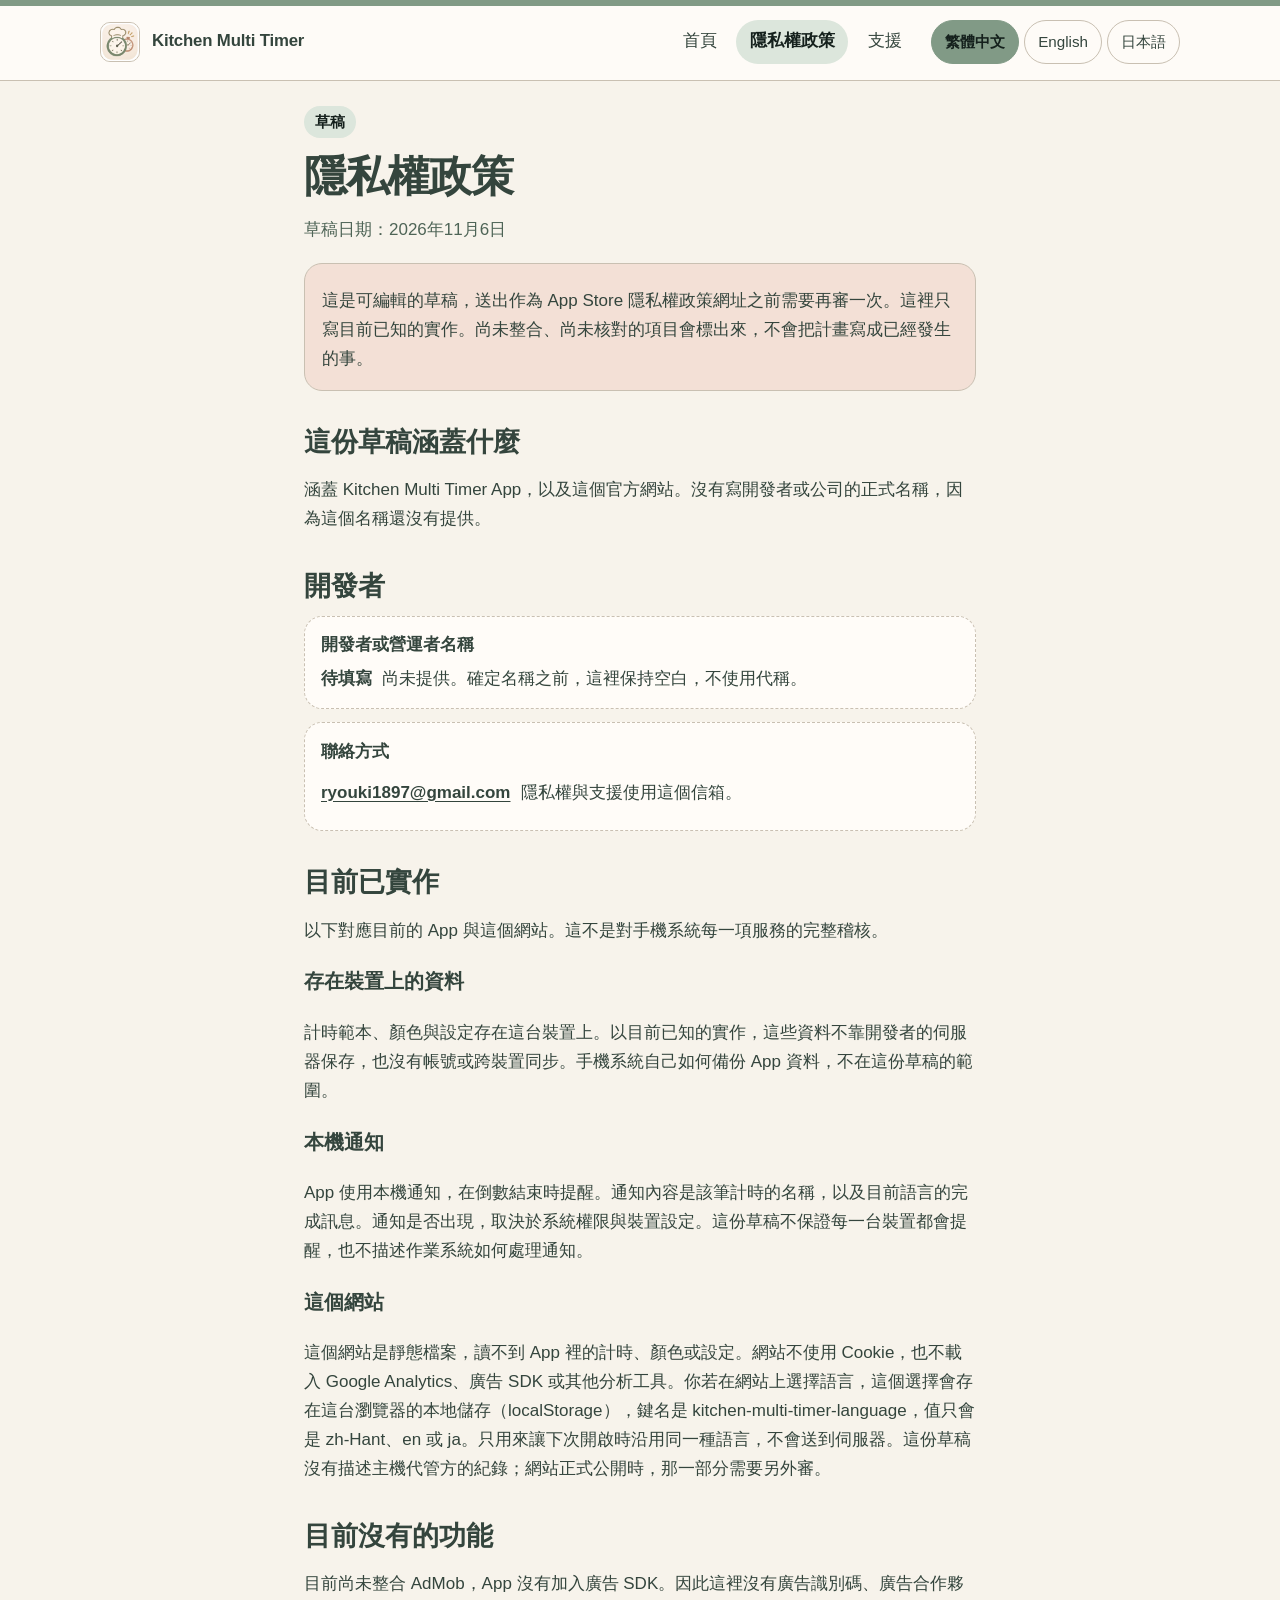
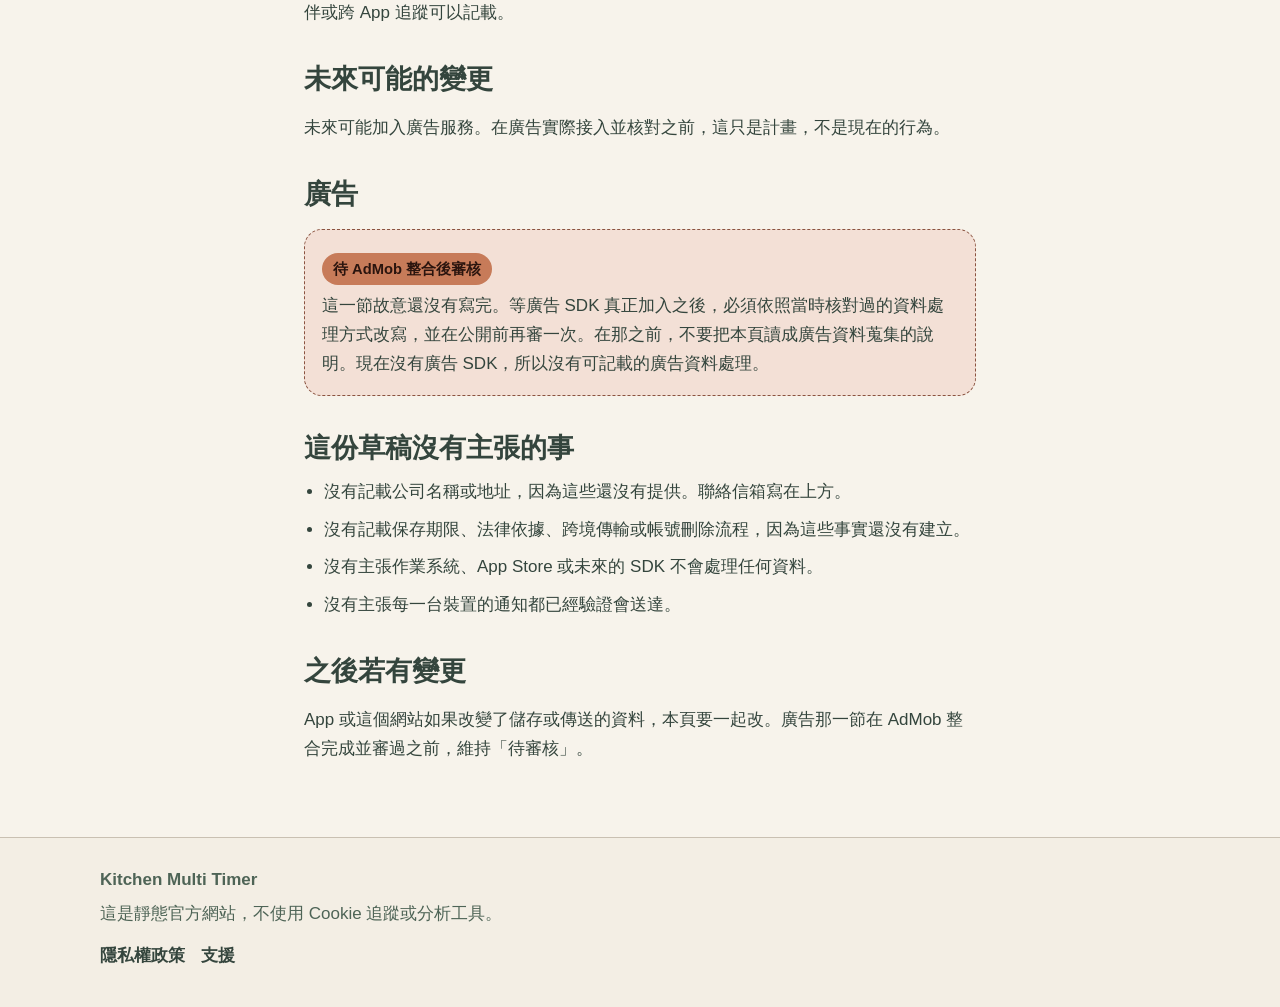
==== privacy.html @ 9ba3ee4b "1.第一次上傳" ====
<!DOCTYPE html>
<html lang="zh-Hant">
<head>
  <meta charset="utf-8">
  <meta name="viewport" content="width=device-width, initial-scale=1">
  <meta name="description" content="Kitchen Multi Timer 隱私權政策草稿。只記載目前已知的本機資料與本機通知。">
  <meta name="theme-color" content="#F7F3EB">
  <meta property="og:site_name" content="Kitchen Multi Timer">
  <meta property="og:type" content="website">
  <meta property="og:locale" content="zh_Hant">
  <meta property="og:title" content="隱私權政策 — Kitchen Multi Timer">
  <meta property="og:description" content="Kitchen Multi Timer 隱私權政策草稿。只記載目前已知的本機資料與本機通知。">
  <meta property="og:url" content="https://ryouki1897.github.io/privacy.html">
  <meta property="og:image" content="https://ryouki1897.github.io/assets/logo-512.png">
  <meta property="og:image:alt" content="Kitchen Multi Timer 標誌">
  <meta property="og:image:width" content="512">
  <meta property="og:image:height" content="512">
  <link rel="canonical" href="https://ryouki1897.github.io/privacy.html">
  <title>隱私權政策 — Kitchen Multi Timer</title>
  <link rel="icon" href="assets/favicon-32.png" type="image/png" sizes="32x32">
  <link rel="icon" href="favicon.ico" sizes="32x32">
  <link rel="stylesheet" href="assets/css/styles.css">
  <script>
    try {
      var kmtLang = localStorage.getItem("kitchen-multi-timer-language");
      if (kmtLang === "en" || kmtLang === "ja") {
        document.documentElement.classList.add("i18n-wait");
      }
    } catch (e) {}
  </script>
</head>
<body data-page="privacy">
  <a class="skip" href="#content" data-i18n="skip">跳到主要內容</a>
  <header class="site-header">
    <div class="shell header-inner">
      <a class="brand" href="index.html">
        <picture>
          <source srcset="assets/logo-512.webp" type="image/webp">
          <img src="assets/logo-512.png" width="40" height="40" alt="">
        </picture>
        <span class="brand-name">Kitchen Multi Timer</span>
      </a>
      <div class="lang-switch" role="group" data-i18n-aria="nav.langLabel" aria-label="語言">
        <button type="button" data-lang="zh-Hant" lang="zh-Hant" aria-pressed="true">繁體中文</button>
        <button type="button" data-lang="en" lang="en" aria-pressed="false">English</button>
        <button type="button" data-lang="ja" lang="ja" aria-pressed="false">日本語</button>
      </div>
      <nav class="site-nav" data-i18n-aria="nav.menuLabel" aria-label="主要">
        <a href="index.html" data-i18n="nav.home">首頁</a>
        <a href="privacy.html" aria-current="page" data-i18n="nav.privacy">隱私權政策</a>
        <a href="support.html" data-i18n="nav.support">支援</a>
      </nav>
    </div>
  </header>
  <main id="content">
    <article class="shell prose">
      <header class="page-head">
        <p class="kicker" data-i18n="privacy.kicker">草稿</p>
        <h1 data-i18n="privacy.heading">隱私權政策</h1>
        <p class="lead" data-i18n="privacy.updated">草稿日期：2026年11月6日</p>
      </header>
      <div class="callout">
        <p data-i18n="privacy.draftBanner">這是可編輯的草稿，送出作為 App Store 隱私權政策網址之前需要再審一次。這裡只寫目前已知的實作。尚未整合、尚未核對的項目會標出來，不會把計畫寫成已經發生的事。</p>
      </div>

      <h2 data-i18n="privacy.scopeTitle">這份草稿涵蓋什麼</h2>
      <p data-i18n="privacy.scopeBody">涵蓋 Kitchen Multi Timer App，以及這個官方網站。沒有寫開發者或公司的正式名稱，因為這個名稱還沒有提供。</p>

      <h2 data-i18n="privacy.operatorTitle">開發者</h2>
      <dl class="blanks">
        <div class="blank">
          <dt data-i18n="privacy.operatorLabel">開發者或營運者名稱</dt>
          <dd>
            <strong data-i18n="common.toBeFilled">待填寫</strong>
            <span data-i18n="privacy.operatorHint">尚未提供。確定名稱之前，這裡保持空白，不使用代稱。</span>
          </dd>
        </div>
        <div class="blank">
          <dt data-i18n="privacy.contactLabel">聯絡方式</dt>
          <dd>
            <a href="mailto:ryouki1897@gmail.com">ryouki1897@gmail.com</a>
            <span data-i18n="privacy.contactHint">隱私權與支援使用這個信箱。</span>
          </dd>
        </div>
      </dl>

      <h2 data-i18n="privacy.nowTitle">目前已實作</h2>
      <p data-i18n="privacy.nowLead">以下對應目前的 App 與這個網站。這不是對手機系統每一項服務的完整稽核。</p>
      <h3 data-i18n="privacy.localTitle">存在裝置上的資料</h3>
      <p data-i18n="privacy.localBody">計時範本、顏色與設定存在這台裝置上。以目前已知的實作，這些資料不靠開發者的伺服器保存，也沒有帳號或跨裝置同步。手機系統自己如何備份 App 資料，不在這份草稿的範圍。</p>
      <h3 data-i18n="privacy.noticeTitle">本機通知</h3>
      <p data-i18n="privacy.noticeBody">App 使用本機通知，在倒數結束時提醒。通知內容是該筆計時的名稱，以及目前語言的完成訊息。通知是否出現，取決於系統權限與裝置設定。這份草稿不保證每一台裝置都會提醒，也不描述作業系統如何處理通知。</p>
      <h3 data-i18n="privacy.siteTitle">這個網站</h3>
      <p data-i18n="privacy.siteBody">這個網站是靜態檔案，讀不到 App 裡的計時、顏色或設定。網站不使用 Cookie，也不載入 Google Analytics、廣告 SDK 或其他分析工具。你若在網站上選擇語言，這個選擇會存在這台瀏覽器的本地儲存（localStorage），鍵名是 kitchen-multi-timer-language，值只會是 zh-Hant、en 或 ja。只用來讓下次開啟時沿用同一種語言，不會送到伺服器。這份草稿沒有描述主機代管方的紀錄；網站正式公開時，那一部分需要另外審。</p>

      <h2 data-i18n="privacy.absentTitle">目前沒有的功能</h2>
      <p data-i18n="privacy.absentBody">目前尚未整合 AdMob，App 沒有加入廣告 SDK。因此這裡沒有廣告識別碼、廣告合作夥伴或跨 App 追蹤可以記載。</p>

      <h2 data-i18n="privacy.futureTitle">未來可能的變更</h2>
      <p data-i18n="privacy.futureBody">未來可能加入廣告服務。在廣告實際接入並核對之前，這只是計畫，不是現在的行為。</p>

      <h2>
        <span data-i18n="privacy.adsTitle">廣告</span>
      </h2>
      <div class="callout callout-pending">
        <p class="ads-badge" data-i18n="privacy.adsBadge">待 AdMob 整合後審核</p>
        <p data-i18n="privacy.adsBody">這一節故意還沒有寫完。等廣告 SDK 真正加入之後，必須依照當時核對過的資料處理方式改寫，並在公開前再審一次。在那之前，不要把本頁讀成廣告資料蒐集的說明。現在沒有廣告 SDK，所以沒有可記載的廣告資料處理。</p>
      </div>

      <h2 data-i18n="privacy.limitsTitle">這份草稿沒有主張的事</h2>
      <ul>
        <li data-i18n="privacy.limits1">沒有記載公司名稱或地址，因為這些還沒有提供。聯絡信箱寫在上方。</li>
        <li data-i18n="privacy.limits2">沒有記載保存期限、法律依據、跨境傳輸或帳號刪除流程，因為這些事實還沒有建立。</li>
        <li data-i18n="privacy.limits3">沒有主張作業系統、App Store 或未來的 SDK 不會處理任何資料。</li>
        <li data-i18n="privacy.limits4">沒有主張每一台裝置的通知都已經驗證會送達。</li>
      </ul>

      <h2 data-i18n="privacy.changesTitle">之後若有變更</h2>
      <p data-i18n="privacy.changesBody">App 或這個網站如果改變了儲存或傳送的資料，本頁要一起改。廣告那一節在 AdMob 整合完成並審過之前，維持「待審核」。</p>
    </article>
  </main>
  <footer class="site-footer">
    <div class="shell footer-inner">
      <p class="footer-brand">Kitchen Multi Timer</p>
      <p data-i18n="footer.note">這是靜態官方網站，不使用 Cookie 追蹤或分析工具。</p>
      <p class="footer-links">
        <a href="privacy.html" data-i18n="nav.privacy">隱私權政策</a>
        <a href="support.html" data-i18n="nav.support">支援</a>
      </p>
    </div>
  </footer>
  <script src="assets/js/i18n.js"></script>
  <script src="assets/js/site.js"></script>
</body>
</html>
---- assets/css/styles.css ----
/* Kitchen Multi Timer official site.
   Light palette only: sage, terracotta, cream, ink. */

:root {
  --sage: #819a86;
  --sage-ink: #14201c;
  --sage-soft: #dce6dc;
  --outline: #617a68;
  --terracotta: #c77b59;
  --terracotta-ink: #2a140e;
  --accent-soft: #f3e0d6;
  --cream: #f7f3eb;
  --ink: #34453d;
  --muted: #4e6456;
  --line: #c9c0b2;
  --card: #fffcf8;
  --card-2: #f3eee4;
  color-scheme: light;
  font-family: "PingFang TC", "Hiragino Sans", "Noto Sans TC", "Noto Sans CJK TC",
    "Hiragino Kaku Gothic ProN", "Yu Gothic UI", "Segoe UI", sans-serif;
}

*,
*::before,
*::after {
  box-sizing: border-box;
}

html {
  scroll-behavior: smooth;
}

body {
  margin: 0;
  background: var(--cream);
  color: var(--ink);
  font-size: 1.0625rem;
  line-height: 1.7;
}

html.i18n-wait body {
  visibility: hidden;
}

img {
  max-width: 100%;
  height: auto;
}

a {
  color: inherit;
}

a:hover {
  color: var(--sage-ink);
}

:focus-visible {
  outline: 3px solid var(--outline);
  outline-offset: 3px;
}

.skip {
  position: absolute;
  left: 1rem;
  top: 0.5rem;
  transform: translateY(-150%);
  background: var(--card);
  color: var(--ink);
  padding: 0.5rem 0.8rem;
  border-radius: 999px;
  z-index: 2;
}

.skip:focus {
  transform: none;
}

.shell {
  width: min(1080px, calc(100% - 2rem));
  margin-inline: auto;
}

.site-header {
  background: rgba(255, 252, 248, 0.94);
  border-top: 6px solid var(--sage);
  border-bottom: 1px solid var(--line);
}

.header-inner {
  display: flex;
  flex-wrap: wrap;
  align-items: center;
  gap: 0.75rem 1rem;
  padding: 0.85rem 0 1rem;
}

.brand {
  display: flex;
  align-items: center;
  gap: 0.75rem;
  margin-right: auto;
  min-height: 44px;
  text-decoration: none;
  color: var(--ink);
  font-weight: 700;
}

.brand picture,
.hero picture {
  display: block;
  flex: 0 0 auto;
}

.brand picture {
  width: 40px;
  height: 40px;
}

.hero picture {
  width: 96px;
  height: 96px;
}

.brand img,
.hero img {
  display: block;
  width: 100%;
  height: 100%;
  object-fit: contain;
  background: var(--cream);
  border: 1px solid var(--line);
}

.brand img {
  border-radius: 10px;
}

.brand-name {
  font-size: 1.05rem;
  letter-spacing: -0.01em;
}

.lang-switch {
  display: flex;
  flex-wrap: wrap;
  gap: 0.35rem;
}

.lang-switch button,
.site-nav a,
.footer-links a,
.doc-list a {
  text-decoration: none;
}

.lang-switch button {
  min-height: 44px;
  padding: 0 0.8rem;
  border: 1px solid var(--line);
  border-radius: 999px;
  background: transparent;
  color: var(--ink);
  font: inherit;
  font-size: 0.95rem;
  cursor: pointer;
}

.lang-switch button[aria-pressed="true"] {
  background: var(--sage);
  border-color: var(--sage);
  color: var(--sage-ink);
  font-weight: 700;
}

.site-nav {
  display: flex;
  flex-wrap: wrap;
  gap: 0.35rem;
  flex: 1 0 100%;
}

.site-nav a {
  display: inline-flex;
  align-items: center;
  min-height: 44px;
  padding: 0 0.85rem;
  border-radius: 999px;
  color: var(--ink);
}

.site-nav a[aria-current="page"] {
  background: var(--sage-soft);
  color: var(--sage-ink);
  font-weight: 700;
}

main {
  padding-bottom: 3.5rem;
}

.hero {
  margin-top: 1.5rem;
  padding: 1.5rem 1.25rem 1.6rem;
  background: var(--card);
  border: 1px solid var(--line);
  border-radius: 24px;
  box-shadow: 0 12px 32px rgba(20, 32, 28, 0.05);
}

.hero img {
  border-radius: 22px;
}

h1,
h2,
h3,
p {
  overflow-wrap: anywhere;
}

h1 {
  margin: 0.85rem 0 0;
  font-size: clamp(2rem, 6vw, 3.1rem);
  line-height: 1.12;
  letter-spacing: -0.03em;
}

.tagline {
  margin: 0.8rem 0 0;
  max-width: 16em;
  font-family: "Iowan Old Style", Palatino, "Palatino Linotype", "Songti TC", "Yu Mincho", serif;
  font-size: clamp(1.55rem, 4vw, 2.15rem);
  font-weight: 600;
  line-height: 1.35;
}

.lead,
.prose .lead {
  margin: 1rem 0 0;
  max-width: 40rem;
  color: var(--muted);
}

.block {
  margin-top: 2.75rem;
}

h2 {
  margin: 0 0 0.8rem;
  font-size: clamp(1.35rem, 3vw, 1.7rem);
  line-height: 1.3;
}

.cards,
.shots,
.doc-list {
  display: grid;
  gap: 0.9rem;
  margin: 1rem 0 0;
  padding: 0;
  list-style: none;
}

.card,
.doc-list a,
.store-card,
.callout,
.blank,
.panel {
  background: var(--card);
  border: 1px solid var(--line);
  border-radius: 18px;
}

.card,
.store-card,
.panel {
  padding: 1.1rem 1.15rem 1.15rem;
}

.card h3,
.shot strong,
.store-kicker {
  margin: 0;
  font-size: 1.12rem;
  line-height: 1.4;
}

.card p,
.shot p,
.store-card p,
.blank p,
.callout p {
  margin: 0.45rem 0 0;
}

.card p,
.shot p {
  color: var(--muted);
}

.shot {
  display: flex;
  flex-direction: column;
  align-items: center;
  gap: 0.65rem;
  margin: 0;
}

.shot-frame {
  width: min(100%, 220px);
  aspect-ratio: 9 / 19.5;
  display: grid;
  border: 2px dashed var(--line);
  border-radius: 28px;
  overflow: hidden;
  background:
    linear-gradient(180deg, rgba(129, 154, 134, 0.18), transparent 42%),
    var(--card);
}

.shot-frame > img,
.shot-frame > picture {
  width: 100%;
  height: 100%;
  min-height: 0;
}

.shot-frame img {
  display: block;
  width: 100%;
  height: 100%;
  object-fit: contain;
  object-position: center;
  background: var(--cream);
}

.shot-placeholder {
  display: flex;
  flex-direction: column;
  align-items: center;
  justify-content: center;
  align-self: center;
  justify-self: center;
  text-align: center;
  padding: 1rem;
  gap: 0.7rem;
}

.shot-frame:has(img) .shot-placeholder {
  display: none;
}

.shot figcaption {
  margin: 0;
  text-align: center;
  color: var(--muted);
}

.shot .label,
.kicker,
.ads-badge {
  display: inline-flex;
  align-items: center;
  min-height: 32px;
  margin: 0;
  padding: 0.1rem 0.7rem;
  border-radius: 999px;
  font-size: 0.92rem;
  font-weight: 700;
  line-height: 1.4;
}

.shot .label,
.kicker {
  background: var(--sage-soft);
  color: var(--sage-ink);
}

.shot strong {
  display: block;
  margin-top: 0.75rem;
}

.pill {
  display: inline-block;
  margin: 0.75rem 0 0;
  padding: 0.35rem 0.8rem;
  border-radius: 999px;
  background: var(--sage);
  color: var(--sage-ink);
  font-weight: 700;
}

.store-kicker {
  color: var(--muted);
  font-size: 0.95rem;
  font-weight: 700;
  letter-spacing: 0.04em;
  text-transform: uppercase;
}

.doc-list a {
  display: flex;
  flex-direction: column;
  gap: 0.25rem;
  min-height: 44px;
  padding: 1rem 1.1rem;
  color: var(--ink);
}

.doc-list a span:first-child {
  font-weight: 700;
}

.doc-list a span:last-child {
  color: var(--muted);
}

.doc-list a:hover {
  background: var(--sage-soft);
}

.page-head {
  margin-top: 1.6rem;
}

.page-head h1 {
  font-size: clamp(1.9rem, 5vw, 2.7rem);
}

.prose {
  width: min(42rem, calc(100% - 2rem));
}

.prose h2 {
  margin-top: 2.1rem;
}

.prose h2 .ads-badge {
  margin-top: 0.55rem;
}

.prose ul,
.prose ol {
  margin: 0.4rem 0 0;
  padding-left: 1.25rem;
}

.prose li + li {
  margin-top: 0.55rem;
}

.callout {
  margin-top: 1.1rem;
  padding: 1rem 1.05rem;
  background: var(--accent-soft);
}

.callout-pending {
  border-style: dashed;
  border-color: #8a5340;
}

.ads-badge {
  background: var(--terracotta);
  color: var(--terracotta-ink);
}

.blanks {
  display: grid;
  gap: 0.8rem;
  margin: 0.8rem 0 0;
}

.blank {
  padding: 0.9rem 1rem;
  border-style: dashed;
}

.blank dt {
  font-weight: 700;
}

.blank dd {
  margin: 0.3rem 0 0;
}

.blank strong {
  display: inline-block;
  margin-right: 0.35rem;
}

.blank a[href^="mailto:"] {
  display: inline-flex;
  align-items: center;
  min-height: 44px;
  margin-right: 0.35rem;
  font-weight: 700;
  text-decoration: underline;
  text-underline-offset: 0.18em;
}

.site-footer {
  border-top: 1px solid var(--line);
  background: var(--card-2);
  padding: 1.4rem 0 1.8rem;
}

.footer-brand {
  margin: 0;
  font-weight: 700;
}

.site-footer p {
  margin: 0.35rem 0 0;
  color: var(--muted);
}

.footer-links {
  display: flex;
  flex-wrap: wrap;
  gap: 0.35rem 1rem;
}

.footer-links a {
  display: inline-flex;
  align-items: center;
  min-height: 44px;
  color: var(--ink);
  font-weight: 700;
}

@media (min-width: 700px) {
  .shell {
    width: min(1080px, calc(100% - 3rem));
  }

  .prose {
    width: min(42rem, calc(100% - 3rem));
  }

  .hero {
    padding: 2rem 2rem 2.1rem;
  }

  .cards,
  .shots,
  .doc-list {
    grid-template-columns: 1fr 1fr;
  }
}

@media (min-width: 960px) {
  .site-nav {
    flex: 0 1 auto;
    order: 2;
    justify-content: flex-end;
  }

  .lang-switch {
    order: 3;
  }

  .shots {
    grid-template-columns: 1fr 1fr 1fr;
  }
}

@media (prefers-reduced-motion: reduce) {
  html {
    scroll-behavior: auto;
  }
}

@media print {
  .skip,
  .lang-switch,
  .site-nav,
  .footer-links {
    display: none;
  }

  body,
  .site-header,
  .card,
  .callout,
  .blank {
    background: white;
  }
}
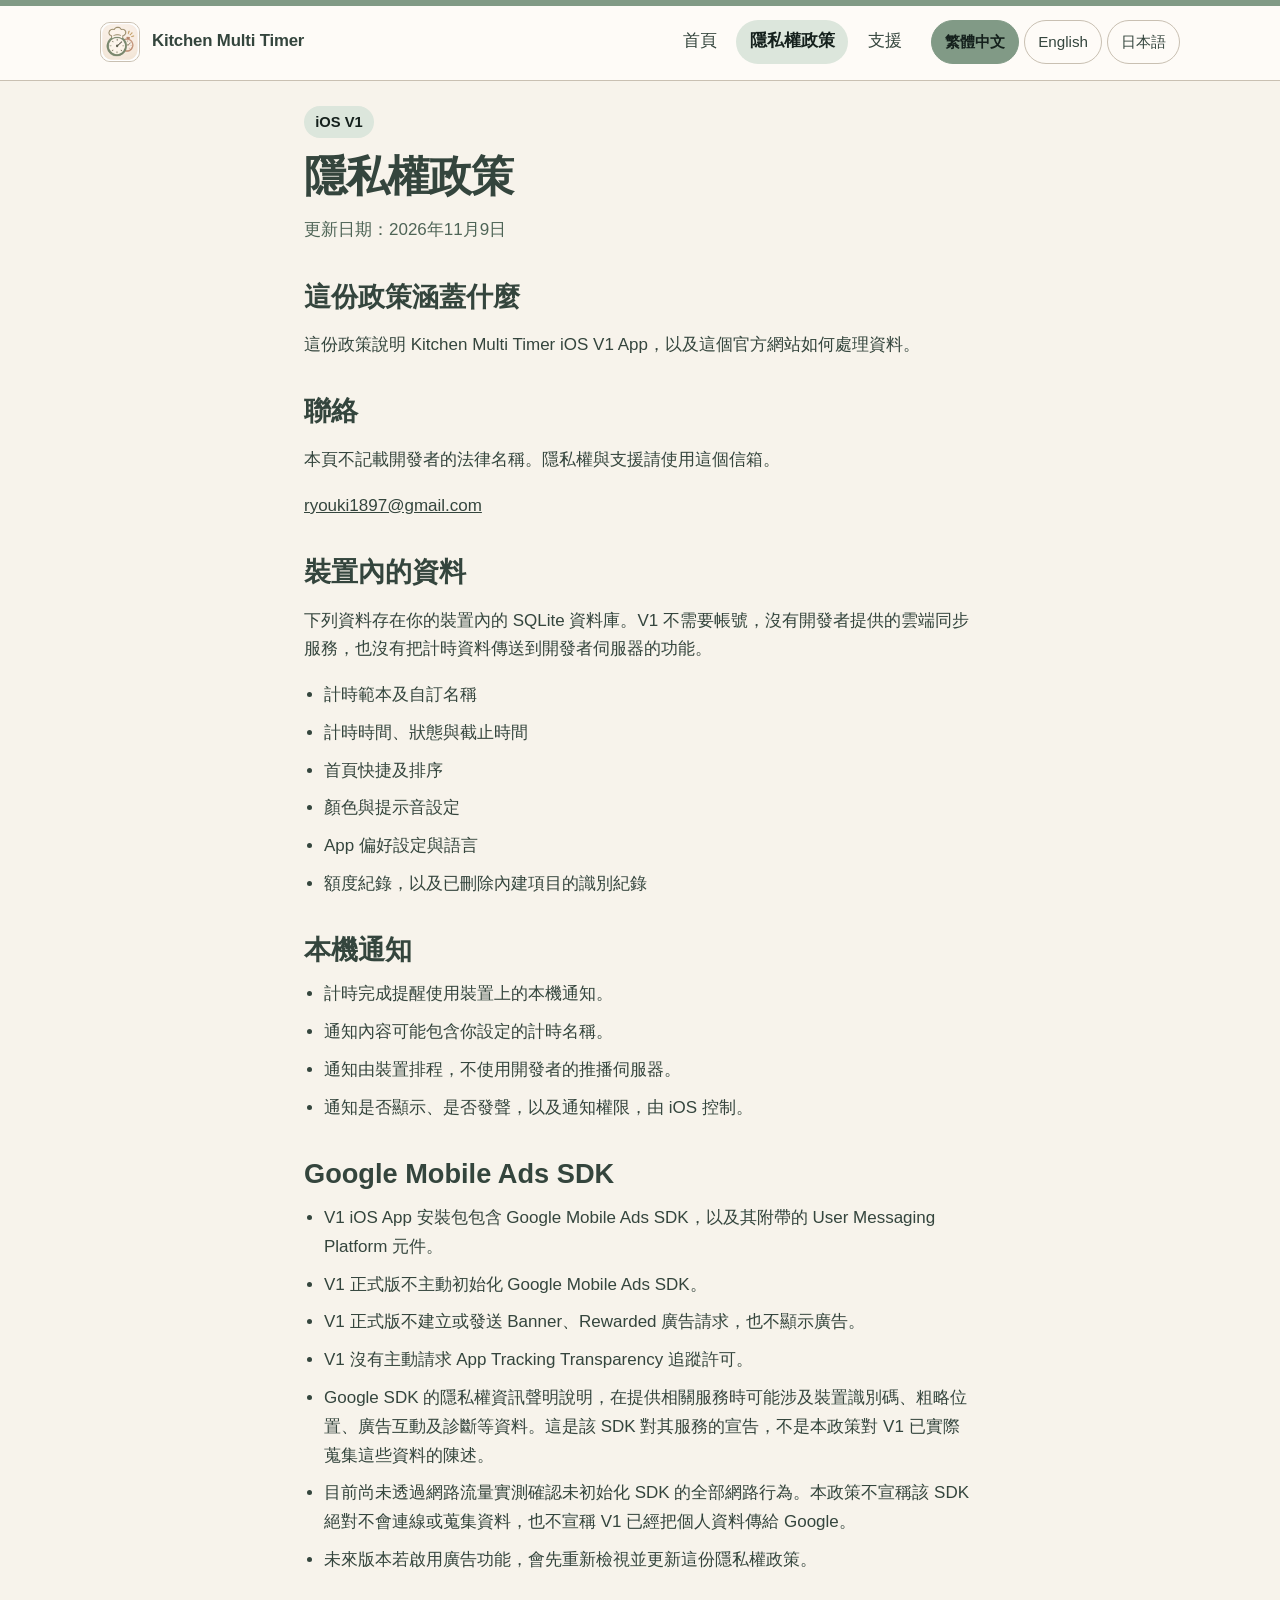
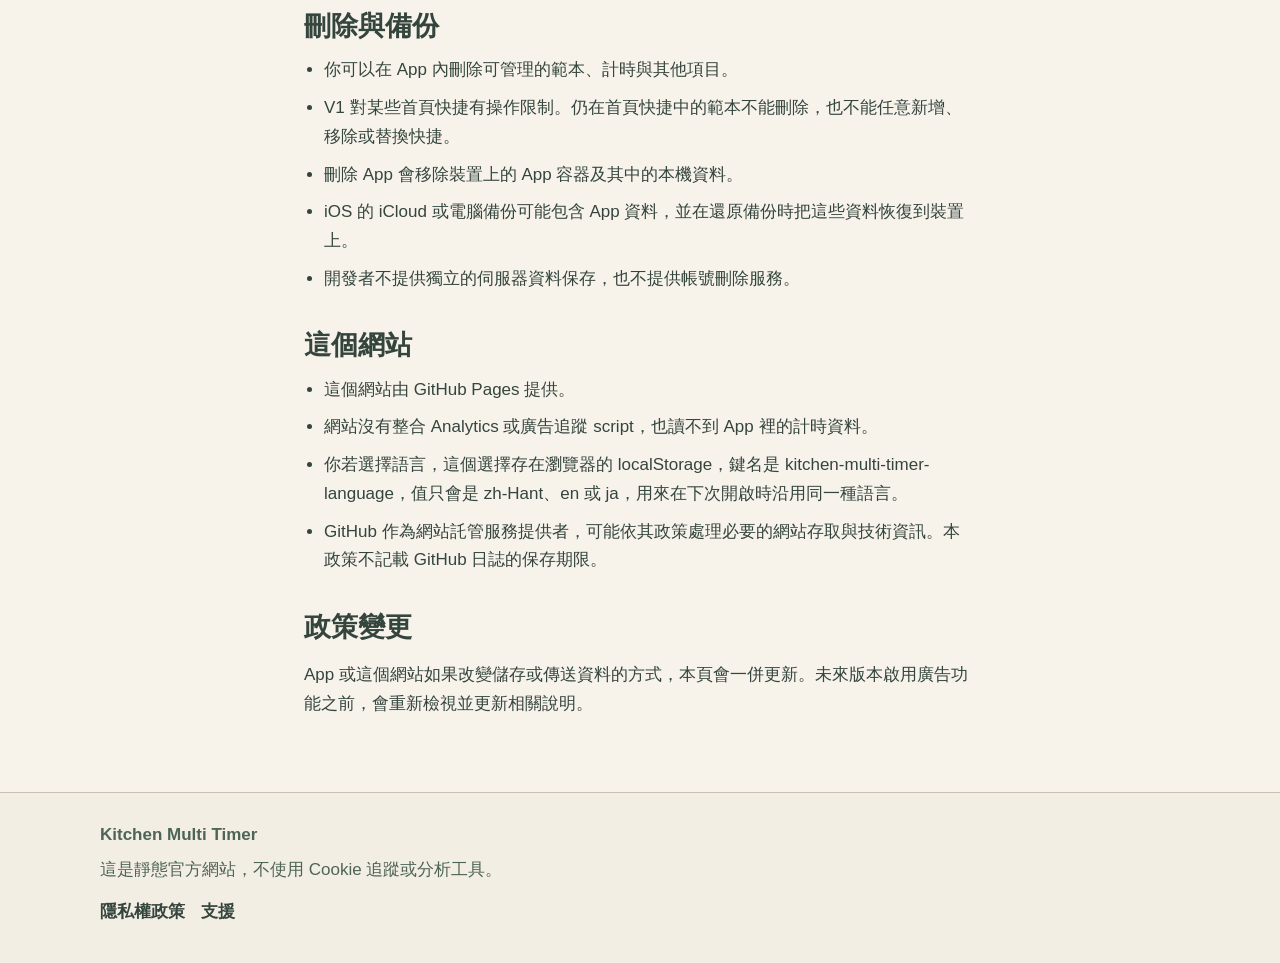
==== commit 53f1308b: "1.修改成v1版本" ====
--- a/privacy.html
+++ b/privacy.html
@@ -3,19 +3,19 @@
 <head>
   <meta charset="utf-8">
   <meta name="viewport" content="width=device-width, initial-scale=1">
-  <meta name="description" content="Kitchen Multi Timer 隱私權政策草稿。只記載目前已知的本機資料與本機通知。">
+  <meta name="description" content="Kitchen Multi Timer iOS V1 隱私權政策。說明裝置內的計時資料、本機通知、安裝包內的 Google Mobile Ads SDK，以及這個網站。">
   <meta name="theme-color" content="#F7F3EB">
   <meta property="og:site_name" content="Kitchen Multi Timer">
   <meta property="og:type" content="website">
   <meta property="og:locale" content="zh_Hant">
   <meta property="og:title" content="隱私權政策 — Kitchen Multi Timer">
-  <meta property="og:description" content="Kitchen Multi Timer 隱私權政策草稿。只記載目前已知的本機資料與本機通知。">
-  <meta property="og:url" content="https://ryouki1897.github.io/privacy.html">
-  <meta property="og:image" content="https://ryouki1897.github.io/assets/logo-512.png">
+  <meta property="og:description" content="Kitchen Multi Timer iOS V1 隱私權政策。說明裝置內的計時資料、本機通知、安裝包內的 Google Mobile Ads SDK，以及這個網站。">
+  <meta property="og:url" content="https://ryouki1897.github.io/kitchen-multi-timer-website/privacy.html">
+  <meta property="og:image" content="https://ryouki1897.github.io/kitchen-multi-timer-website/assets/logo-512.png">
   <meta property="og:image:alt" content="Kitchen Multi Timer 標誌">
   <meta property="og:image:width" content="512">
   <meta property="og:image:height" content="512">
-  <link rel="canonical" href="https://ryouki1897.github.io/privacy.html">
+  <link rel="canonical" href="https://ryouki1897.github.io/kitchen-multi-timer-website/privacy.html">
   <title>隱私權政策 — Kitchen Multi Timer</title>
   <link rel="icon" href="assets/favicon-32.png" type="image/png" sizes="32x32">
   <link rel="icon" href="favicon.ico" sizes="32x32">
@@ -55,68 +55,67 @@
   <main id="content">
     <article class="shell prose">
       <header class="page-head">
-        <p class="kicker" data-i18n="privacy.kicker">草稿</p>
+        <p class="kicker" data-i18n="privacy.kicker">iOS V1</p>
         <h1 data-i18n="privacy.heading">隱私權政策</h1>
-        <p class="lead" data-i18n="privacy.updated">草稿日期：2026年11月6日</p>
+        <p class="lead" data-i18n="privacy.updated">更新日期：2026年11月9日</p>
       </header>
-      <div class="callout">
-        <p data-i18n="privacy.draftBanner">這是可編輯的草稿，送出作為 App Store 隱私權政策網址之前需要再審一次。這裡只寫目前已知的實作。尚未整合、尚未核對的項目會標出來，不會把計畫寫成已經發生的事。</p>
-      </div>
 
-      <h2 data-i18n="privacy.scopeTitle">這份草稿涵蓋什麼</h2>
-      <p data-i18n="privacy.scopeBody">涵蓋 Kitchen Multi Timer App，以及這個官方網站。沒有寫開發者或公司的正式名稱，因為這個名稱還沒有提供。</p>
+      <h2 data-i18n="privacy.scopeTitle">這份政策涵蓋什麼</h2>
+      <p data-i18n="privacy.scopeBody">這份政策說明 Kitchen Multi Timer iOS V1 App，以及這個官方網站如何處理資料。</p>
 
-      <h2 data-i18n="privacy.operatorTitle">開發者</h2>
-      <dl class="blanks">
-        <div class="blank">
-          <dt data-i18n="privacy.operatorLabel">開發者或營運者名稱</dt>
-          <dd>
-            <strong data-i18n="common.toBeFilled">待填寫</strong>
-            <span data-i18n="privacy.operatorHint">尚未提供。確定名稱之前，這裡保持空白，不使用代稱。</span>
-          </dd>
-        </div>
-        <div class="blank">
-          <dt data-i18n="privacy.contactLabel">聯絡方式</dt>
-          <dd>
-            <a href="mailto:ryouki1897@gmail.com">ryouki1897@gmail.com</a>
-            <span data-i18n="privacy.contactHint">隱私權與支援使用這個信箱。</span>
-          </dd>
-        </div>
-      </dl>
+      <h2 data-i18n="privacy.contactTitle">聯絡</h2>
+      <p data-i18n="privacy.contactBody">本頁不記載開發者的法律名稱。隱私權與支援請使用這個信箱。</p>
+      <p><a href="mailto:ryouki1897@gmail.com">ryouki1897@gmail.com</a></p>
 
-      <h2 data-i18n="privacy.nowTitle">目前已實作</h2>
-      <p data-i18n="privacy.nowLead">以下對應目前的 App 與這個網站。這不是對手機系統每一項服務的完整稽核。</p>
-      <h3 data-i18n="privacy.localTitle">存在裝置上的資料</h3>
-      <p data-i18n="privacy.localBody">計時範本、顏色與設定存在這台裝置上。以目前已知的實作，這些資料不靠開發者的伺服器保存，也沒有帳號或跨裝置同步。手機系統自己如何備份 App 資料，不在這份草稿的範圍。</p>
-      <h3 data-i18n="privacy.noticeTitle">本機通知</h3>
-      <p data-i18n="privacy.noticeBody">App 使用本機通知，在倒數結束時提醒。通知內容是該筆計時的名稱，以及目前語言的完成訊息。通知是否出現，取決於系統權限與裝置設定。這份草稿不保證每一台裝置都會提醒，也不描述作業系統如何處理通知。</p>
-      <h3 data-i18n="privacy.siteTitle">這個網站</h3>
-      <p data-i18n="privacy.siteBody">這個網站是靜態檔案，讀不到 App 裡的計時、顏色或設定。網站不使用 Cookie，也不載入 Google Analytics、廣告 SDK 或其他分析工具。你若在網站上選擇語言，這個選擇會存在這台瀏覽器的本地儲存（localStorage），鍵名是 kitchen-multi-timer-language，值只會是 zh-Hant、en 或 ja。只用來讓下次開啟時沿用同一種語言，不會送到伺服器。這份草稿沒有描述主機代管方的紀錄；網站正式公開時，那一部分需要另外審。</p>
-
-      <h2 data-i18n="privacy.absentTitle">目前沒有的功能</h2>
-      <p data-i18n="privacy.absentBody">目前尚未整合 AdMob，App 沒有加入廣告 SDK。因此這裡沒有廣告識別碼、廣告合作夥伴或跨 App 追蹤可以記載。</p>
-
-      <h2 data-i18n="privacy.futureTitle">未來可能的變更</h2>
-      <p data-i18n="privacy.futureBody">未來可能加入廣告服務。在廣告實際接入並核對之前，這只是計畫，不是現在的行為。</p>
-
-      <h2>
-        <span data-i18n="privacy.adsTitle">廣告</span>
-      </h2>
-      <div class="callout callout-pending">
-        <p class="ads-badge" data-i18n="privacy.adsBadge">待 AdMob 整合後審核</p>
-        <p data-i18n="privacy.adsBody">這一節故意還沒有寫完。等廣告 SDK 真正加入之後，必須依照當時核對過的資料處理方式改寫，並在公開前再審一次。在那之前，不要把本頁讀成廣告資料蒐集的說明。現在沒有廣告 SDK，所以沒有可記載的廣告資料處理。</p>
-      </div>
-
-      <h2 data-i18n="privacy.limitsTitle">這份草稿沒有主張的事</h2>
+      <h2 data-i18n="privacy.localTitle">裝置內的資料</h2>
+      <p data-i18n="privacy.localLead">下列資料存在你的裝置內的 SQLite 資料庫。V1 不需要帳號，沒有開發者提供的雲端同步服務，也沒有把計時資料傳送到開發者伺服器的功能。</p>
       <ul>
-        <li data-i18n="privacy.limits1">沒有記載公司名稱或地址，因為這些還沒有提供。聯絡信箱寫在上方。</li>
-        <li data-i18n="privacy.limits2">沒有記載保存期限、法律依據、跨境傳輸或帳號刪除流程，因為這些事實還沒有建立。</li>
-        <li data-i18n="privacy.limits3">沒有主張作業系統、App Store 或未來的 SDK 不會處理任何資料。</li>
-        <li data-i18n="privacy.limits4">沒有主張每一台裝置的通知都已經驗證會送達。</li>
+        <li data-i18n="privacy.local1">計時範本及自訂名稱</li>
+        <li data-i18n="privacy.local2">計時時間、狀態與截止時間</li>
+        <li data-i18n="privacy.local3">首頁快捷及排序</li>
+        <li data-i18n="privacy.local4">顏色與提示音設定</li>
+        <li data-i18n="privacy.local5">App 偏好設定與語言</li>
+        <li data-i18n="privacy.local6">額度紀錄，以及已刪除內建項目的識別紀錄</li>
       </ul>
 
-      <h2 data-i18n="privacy.changesTitle">之後若有變更</h2>
-      <p data-i18n="privacy.changesBody">App 或這個網站如果改變了儲存或傳送的資料，本頁要一起改。廣告那一節在 AdMob 整合完成並審過之前，維持「待審核」。</p>
+      <h2 data-i18n="privacy.noticeTitle">本機通知</h2>
+      <ul>
+        <li data-i18n="privacy.notice1">計時完成提醒使用裝置上的本機通知。</li>
+        <li data-i18n="privacy.notice2">通知內容可能包含你設定的計時名稱。</li>
+        <li data-i18n="privacy.notice3">通知由裝置排程，不使用開發者的推播伺服器。</li>
+        <li data-i18n="privacy.notice4">通知是否顯示、是否發聲，以及通知權限，由 iOS 控制。</li>
+      </ul>
+
+      <h2 data-i18n="privacy.adsTitle">Google Mobile Ads SDK</h2>
+      <ul>
+        <li data-i18n="privacy.ads1">V1 iOS App 安裝包包含 Google Mobile Ads SDK，以及其附帶的 User Messaging Platform 元件。</li>
+        <li data-i18n="privacy.ads2">V1 正式版不主動初始化 Google Mobile Ads SDK。</li>
+        <li data-i18n="privacy.ads3">V1 正式版不建立或發送 Banner、Rewarded 廣告請求，也不顯示廣告。</li>
+        <li data-i18n="privacy.ads4">V1 沒有主動請求 App Tracking Transparency 追蹤許可。</li>
+        <li data-i18n="privacy.ads5">Google SDK 的隱私權資訊聲明說明，在提供相關服務時可能涉及裝置識別碼、粗略位置、廣告互動及診斷等資料。這是該 SDK 對其服務的宣告，不是本政策對 V1 已實際蒐集這些資料的陳述。</li>
+        <li data-i18n="privacy.ads6">目前尚未透過網路流量實測確認未初始化 SDK 的全部網路行為。本政策不宣稱該 SDK 絕對不會連線或蒐集資料，也不宣稱 V1 已經把個人資料傳給 Google。</li>
+        <li data-i18n="privacy.ads7">未來版本若啟用廣告功能，會先重新檢視並更新這份隱私權政策。</li>
+      </ul>
+
+      <h2 data-i18n="privacy.deleteTitle">刪除與備份</h2>
+      <ul>
+        <li data-i18n="privacy.delete1">你可以在 App 內刪除可管理的範本、計時與其他項目。</li>
+        <li data-i18n="privacy.delete2">V1 對某些首頁快捷有操作限制。仍在首頁快捷中的範本不能刪除，也不能任意新增、移除或替換快捷。</li>
+        <li data-i18n="privacy.delete3">刪除 App 會移除裝置上的 App 容器及其中的本機資料。</li>
+        <li data-i18n="privacy.delete4">iOS 的 iCloud 或電腦備份可能包含 App 資料，並在還原備份時把這些資料恢復到裝置上。</li>
+        <li data-i18n="privacy.delete5">開發者不提供獨立的伺服器資料保存，也不提供帳號刪除服務。</li>
+      </ul>
+
+      <h2 data-i18n="privacy.siteTitle">這個網站</h2>
+      <ul>
+        <li data-i18n="privacy.site1">這個網站由 GitHub Pages 提供。</li>
+        <li data-i18n="privacy.site2">網站沒有整合 Analytics 或廣告追蹤 script，也讀不到 App 裡的計時資料。</li>
+        <li data-i18n="privacy.site3">你若選擇語言，這個選擇存在瀏覽器的 localStorage，鍵名是 kitchen-multi-timer-language，值只會是 zh-Hant、en 或 ja，用來在下次開啟時沿用同一種語言。</li>
+        <li data-i18n="privacy.site4">GitHub 作為網站託管服務提供者，可能依其政策處理必要的網站存取與技術資訊。本政策不記載 GitHub 日誌的保存期限。</li>
+      </ul>
+
+      <h2 data-i18n="privacy.changesTitle">政策變更</h2>
+      <p data-i18n="privacy.changesBody">App 或這個網站如果改變儲存或傳送資料的方式，本頁會一併更新。未來版本啟用廣告功能之前，會重新檢視並更新相關說明。</p>
     </article>
   </main>
   <footer class="site-footer">
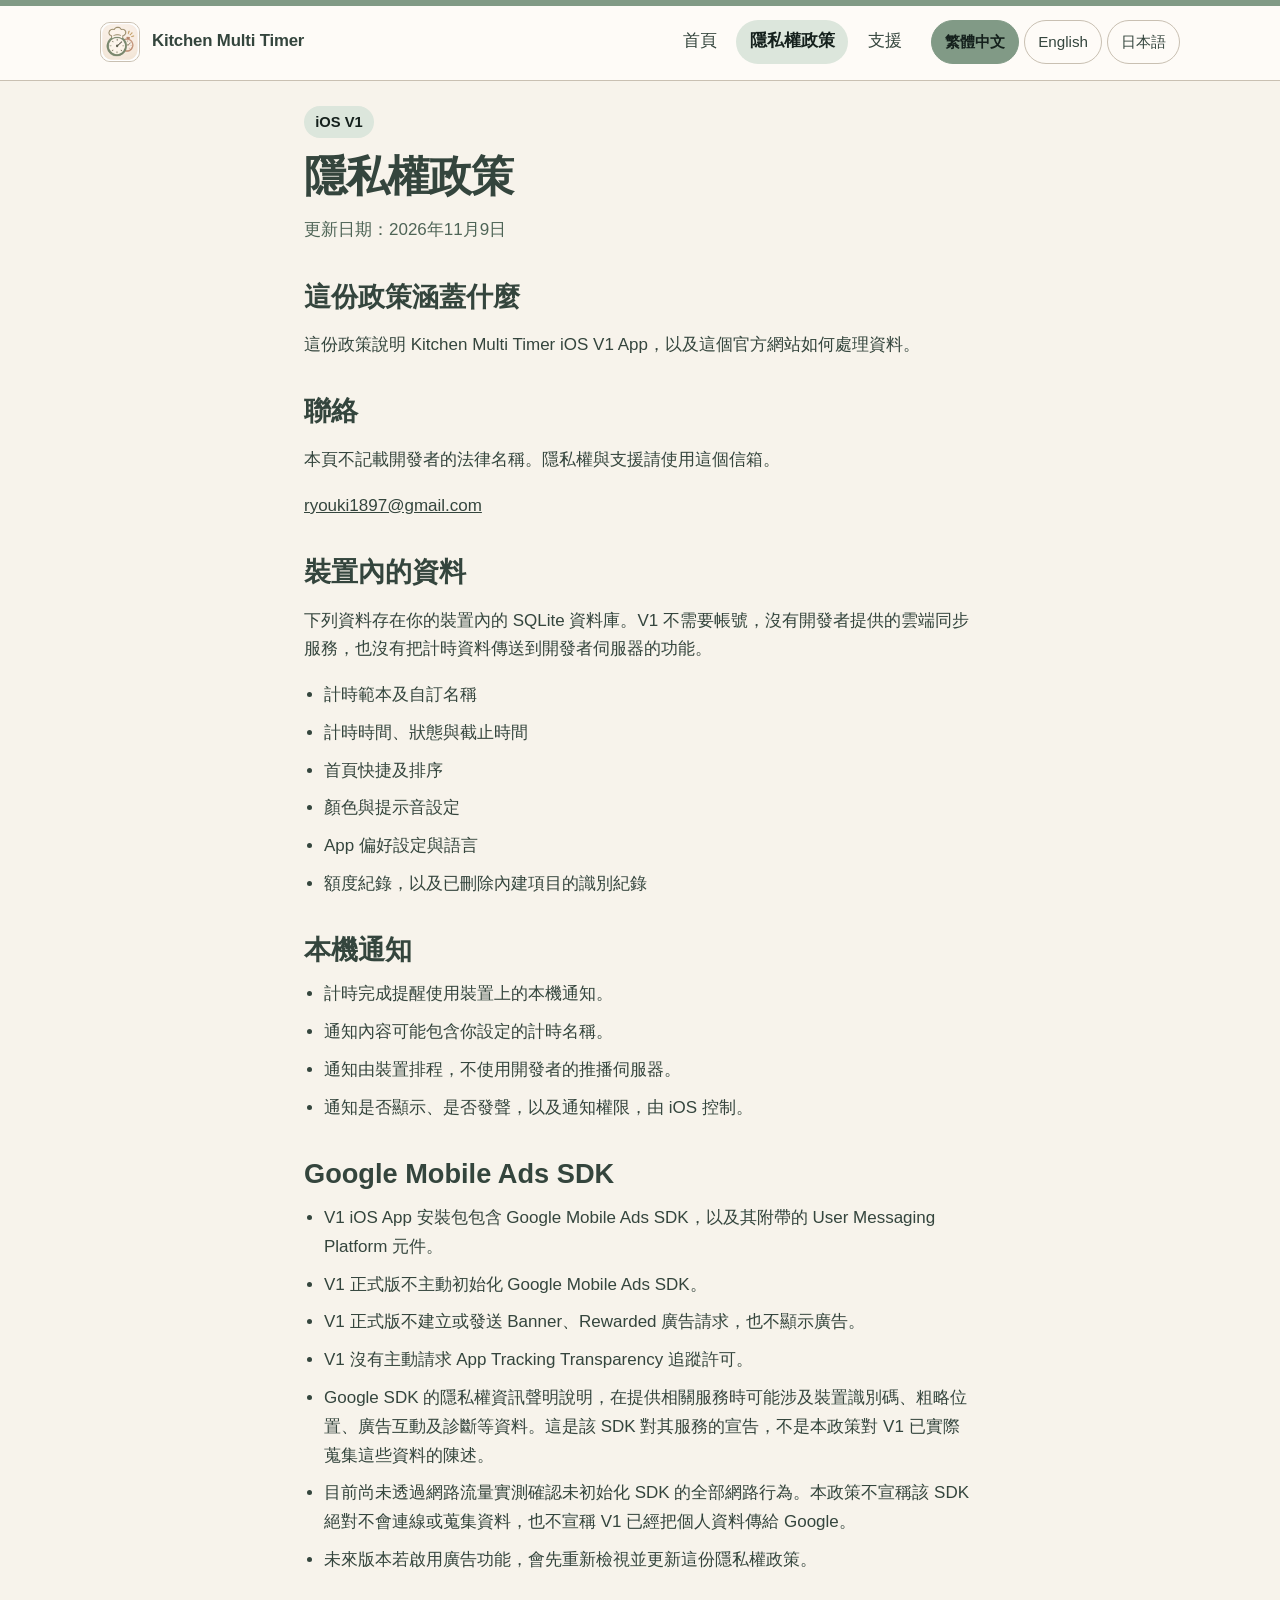
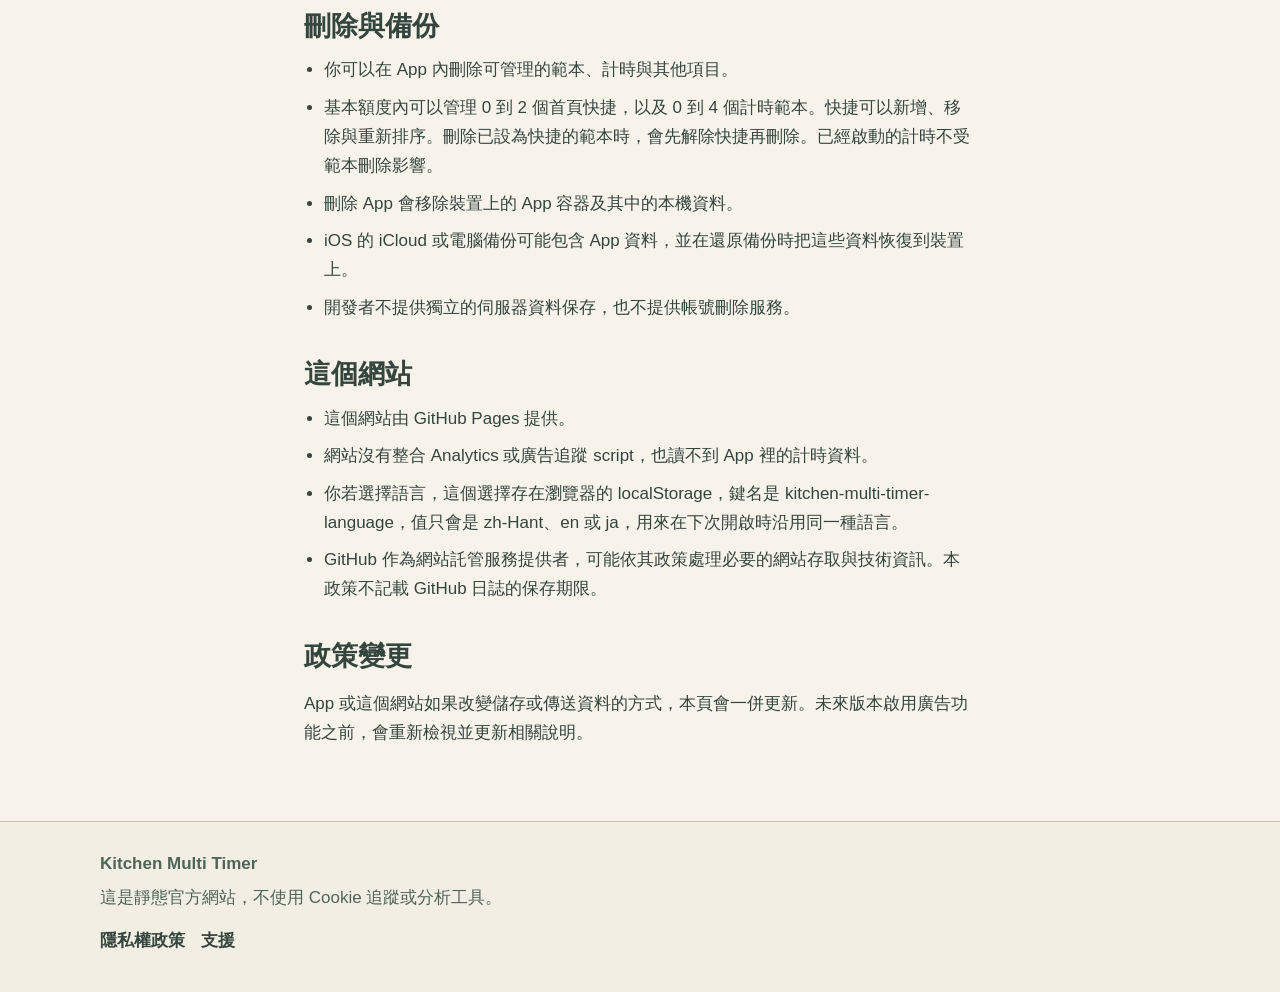
==== commit 1c36c8ac: "1.修正內容" ====
--- a/privacy.html
+++ b/privacy.html
@@ -100,7 +100,7 @@
       <h2 data-i18n="privacy.deleteTitle">刪除與備份</h2>
       <ul>
         <li data-i18n="privacy.delete1">你可以在 App 內刪除可管理的範本、計時與其他項目。</li>
-        <li data-i18n="privacy.delete2">V1 對某些首頁快捷有操作限制。仍在首頁快捷中的範本不能刪除，也不能任意新增、移除或替換快捷。</li>
+        <li data-i18n="privacy.delete2">基本額度內可以管理 0 到 2 個首頁快捷，以及 0 到 4 個計時範本。快捷可以新增、移除與重新排序。刪除已設為快捷的範本時，會先解除快捷再刪除。已經啟動的計時不受範本刪除影響。</li>
         <li data-i18n="privacy.delete3">刪除 App 會移除裝置上的 App 容器及其中的本機資料。</li>
         <li data-i18n="privacy.delete4">iOS 的 iCloud 或電腦備份可能包含 App 資料，並在還原備份時把這些資料恢復到裝置上。</li>
         <li data-i18n="privacy.delete5">開發者不提供獨立的伺服器資料保存，也不提供帳號刪除服務。</li>
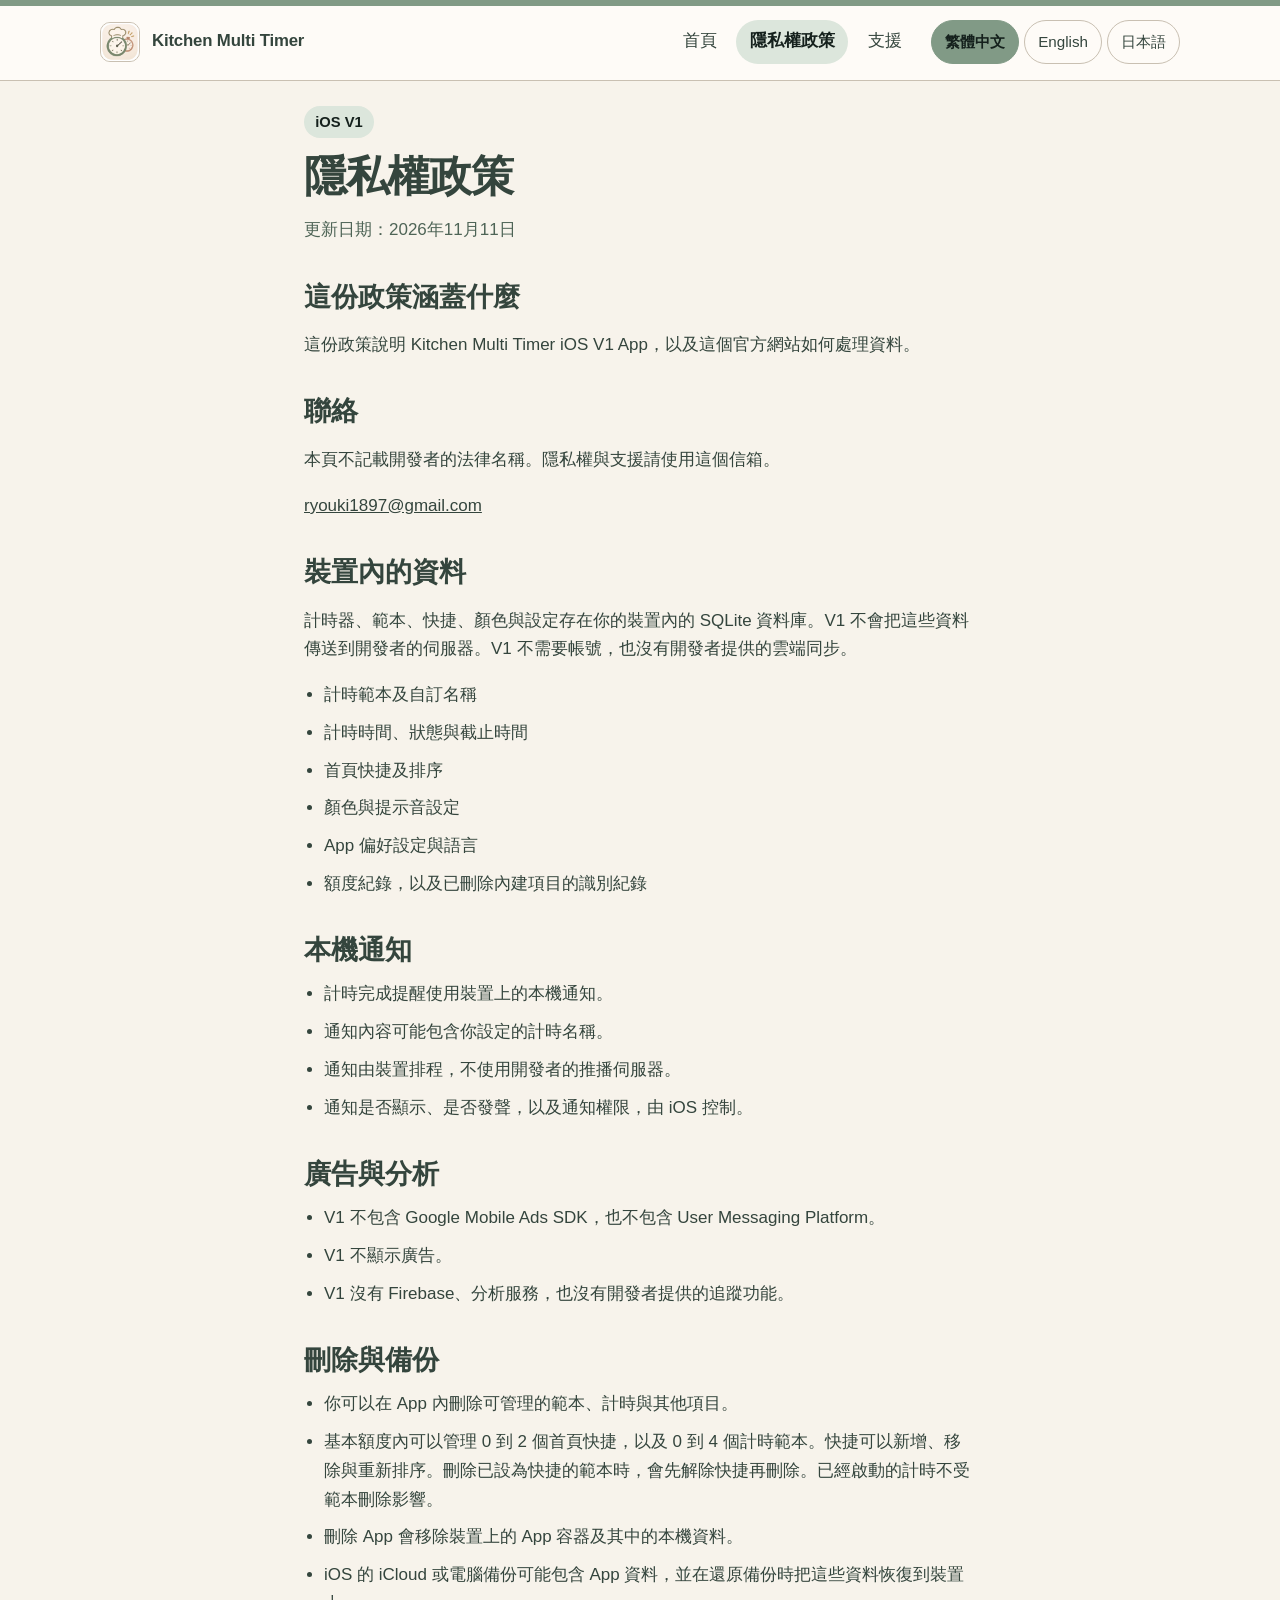
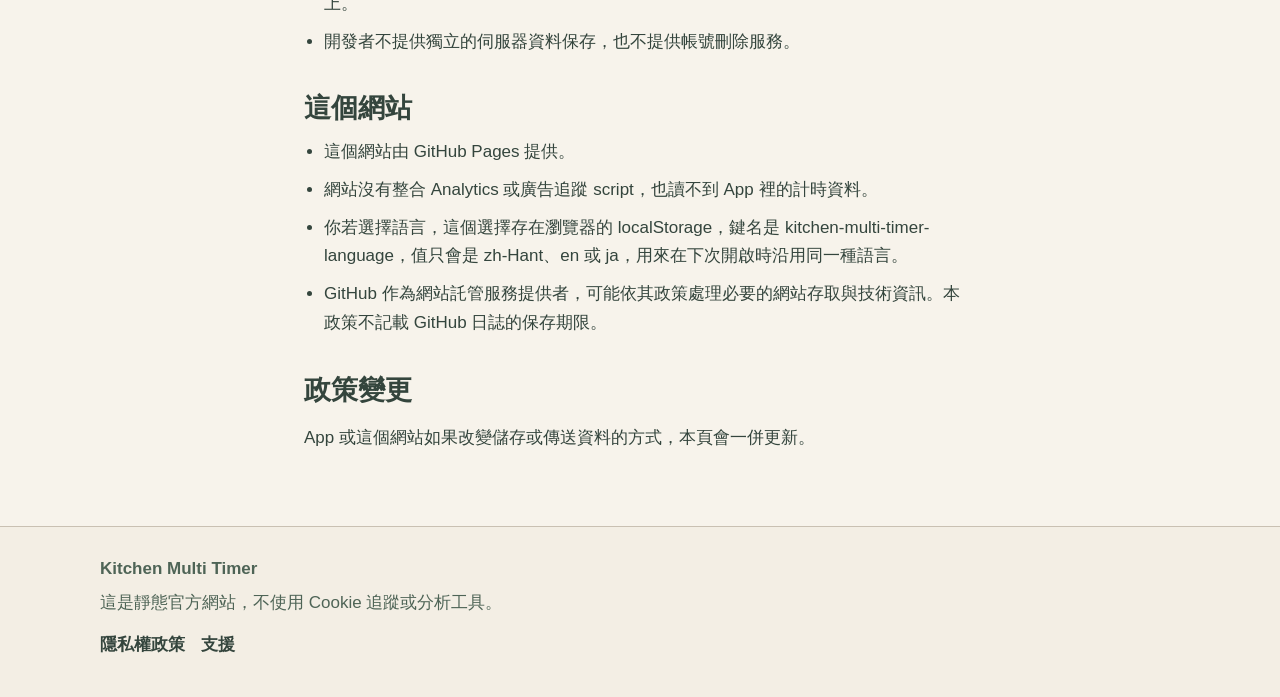
==== commit 59019b0c: "1.修改成v1" ====
--- a/privacy.html
+++ b/privacy.html
@@ -3,13 +3,13 @@
 <head>
   <meta charset="utf-8">
   <meta name="viewport" content="width=device-width, initial-scale=1">
-  <meta name="description" content="Kitchen Multi Timer iOS V1 隱私權政策。說明裝置內的計時資料、本機通知、安裝包內的 Google Mobile Ads SDK，以及這個網站。">
+  <meta name="description" content="Kitchen Multi Timer iOS V1 隱私權政策。說明裝置內的計時資料、本機通知，以及這個網站。">
   <meta name="theme-color" content="#F7F3EB">
   <meta property="og:site_name" content="Kitchen Multi Timer">
   <meta property="og:type" content="website">
   <meta property="og:locale" content="zh_Hant">
   <meta property="og:title" content="隱私權政策 — Kitchen Multi Timer">
-  <meta property="og:description" content="Kitchen Multi Timer iOS V1 隱私權政策。說明裝置內的計時資料、本機通知、安裝包內的 Google Mobile Ads SDK，以及這個網站。">
+  <meta property="og:description" content="Kitchen Multi Timer iOS V1 隱私權政策。說明裝置內的計時資料、本機通知，以及這個網站。">
   <meta property="og:url" content="https://ryouki1897.github.io/kitchen-multi-timer-website/privacy.html">
   <meta property="og:image" content="https://ryouki1897.github.io/kitchen-multi-timer-website/assets/logo-512.png">
   <meta property="og:image:alt" content="Kitchen Multi Timer 標誌">
@@ -57,7 +57,7 @@
       <header class="page-head">
         <p class="kicker" data-i18n="privacy.kicker">iOS V1</p>
         <h1 data-i18n="privacy.heading">隱私權政策</h1>
-        <p class="lead" data-i18n="privacy.updated">更新日期：2026年11月9日</p>
+        <p class="lead" data-i18n="privacy.updated">更新日期：2026年11月11日</p>
       </header>
 
       <h2 data-i18n="privacy.scopeTitle">這份政策涵蓋什麼</h2>
@@ -68,7 +68,7 @@
       <p><a href="mailto:ryouki1897@gmail.com">ryouki1897@gmail.com</a></p>
 
       <h2 data-i18n="privacy.localTitle">裝置內的資料</h2>
-      <p data-i18n="privacy.localLead">下列資料存在你的裝置內的 SQLite 資料庫。V1 不需要帳號，沒有開發者提供的雲端同步服務，也沒有把計時資料傳送到開發者伺服器的功能。</p>
+      <p data-i18n="privacy.localLead">計時器、範本、快捷、顏色與設定存在你的裝置內的 SQLite 資料庫。V1 不會把這些資料傳送到開發者的伺服器。V1 不需要帳號，也沒有開發者提供的雲端同步。</p>
       <ul>
         <li data-i18n="privacy.local1">計時範本及自訂名稱</li>
         <li data-i18n="privacy.local2">計時時間、狀態與截止時間</li>
@@ -86,15 +86,11 @@
         <li data-i18n="privacy.notice4">通知是否顯示、是否發聲，以及通知權限，由 iOS 控制。</li>
       </ul>
 
-      <h2 data-i18n="privacy.adsTitle">Google Mobile Ads SDK</h2>
+      <h2 data-i18n="privacy.adsTitle">廣告與分析</h2>
       <ul>
-        <li data-i18n="privacy.ads1">V1 iOS App 安裝包包含 Google Mobile Ads SDK，以及其附帶的 User Messaging Platform 元件。</li>
-        <li data-i18n="privacy.ads2">V1 正式版不主動初始化 Google Mobile Ads SDK。</li>
-        <li data-i18n="privacy.ads3">V1 正式版不建立或發送 Banner、Rewarded 廣告請求，也不顯示廣告。</li>
-        <li data-i18n="privacy.ads4">V1 沒有主動請求 App Tracking Transparency 追蹤許可。</li>
-        <li data-i18n="privacy.ads5">Google SDK 的隱私權資訊聲明說明，在提供相關服務時可能涉及裝置識別碼、粗略位置、廣告互動及診斷等資料。這是該 SDK 對其服務的宣告，不是本政策對 V1 已實際蒐集這些資料的陳述。</li>
-        <li data-i18n="privacy.ads6">目前尚未透過網路流量實測確認未初始化 SDK 的全部網路行為。本政策不宣稱該 SDK 絕對不會連線或蒐集資料，也不宣稱 V1 已經把個人資料傳給 Google。</li>
-        <li data-i18n="privacy.ads7">未來版本若啟用廣告功能，會先重新檢視並更新這份隱私權政策。</li>
+        <li data-i18n="privacy.ads1">V1 不包含 Google Mobile Ads SDK，也不包含 User Messaging Platform。</li>
+        <li data-i18n="privacy.ads2">V1 不顯示廣告。</li>
+        <li data-i18n="privacy.ads3">V1 沒有 Firebase、分析服務，也沒有開發者提供的追蹤功能。</li>
       </ul>
 
       <h2 data-i18n="privacy.deleteTitle">刪除與備份</h2>
@@ -115,7 +111,7 @@
       </ul>
 
       <h2 data-i18n="privacy.changesTitle">政策變更</h2>
-      <p data-i18n="privacy.changesBody">App 或這個網站如果改變儲存或傳送資料的方式，本頁會一併更新。未來版本啟用廣告功能之前，會重新檢視並更新相關說明。</p>
+      <p data-i18n="privacy.changesBody">App 或這個網站如果改變儲存或傳送資料的方式，本頁會一併更新。</p>
     </article>
   </main>
   <footer class="site-footer">
--- a/assets/css/styles.css
+++ b/assets/css/styles.css
@@ -312,7 +312,7 @@
   width: min(100%, 220px);
   aspect-ratio: 9 / 19.5;
   display: grid;
-  border: 2px dashed var(--line);
+  border: 1px solid var(--line);
   border-radius: 28px;
   overflow: hidden;
   background:
@@ -564,7 +564,7 @@
   }
 
   .shots {
-    grid-template-columns: 1fr 1fr 1fr;
+    grid-template-columns: repeat(4, minmax(0, 1fr));
   }
 }
 
